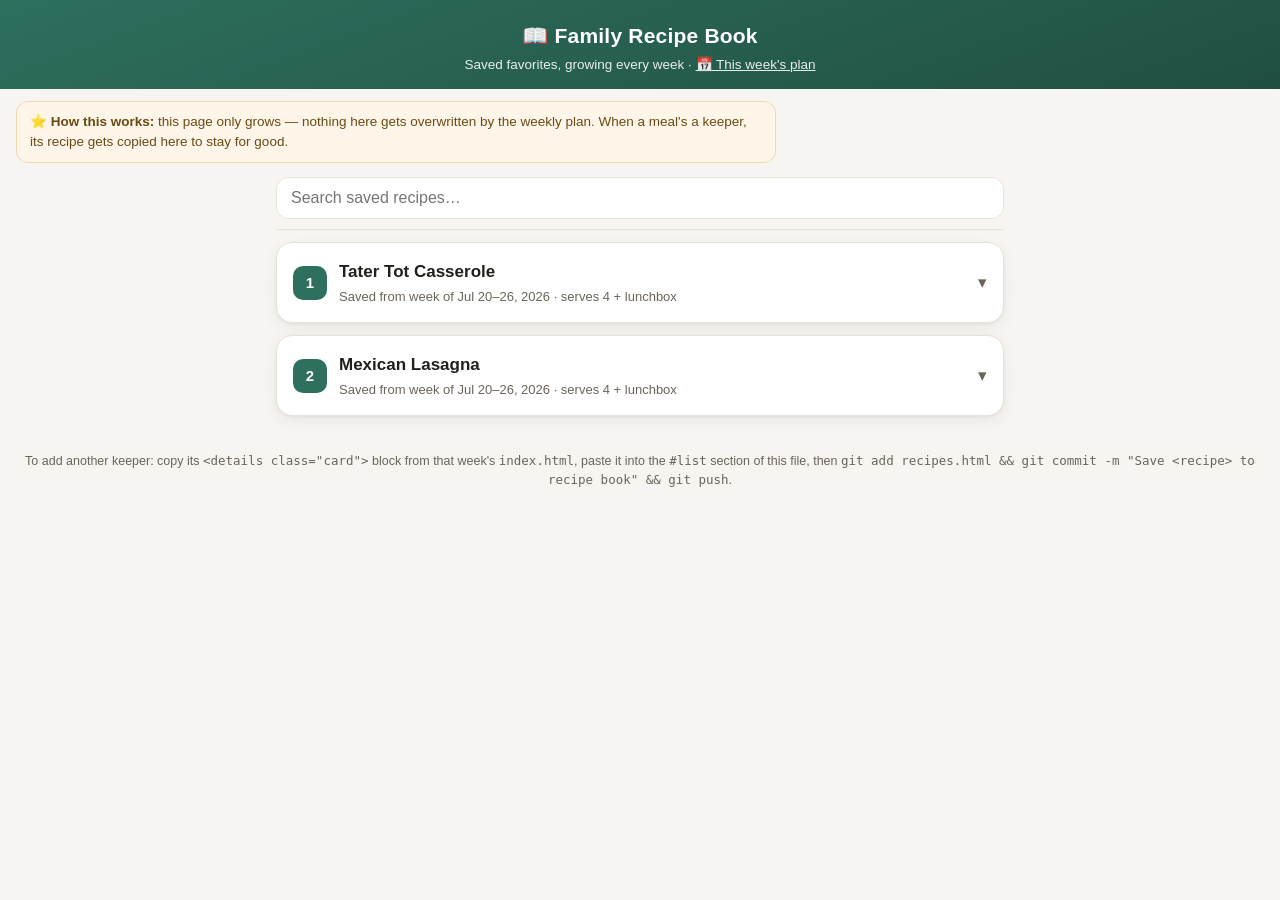
==== recipes.html @ cf104ecd "Add persistent recipe book; seed with Tater Tot Casserole and Mexican Lasagna" ====
<!DOCTYPE html>
<html lang="en">
<head>
<meta charset="UTF-8">
<meta name="viewport" content="width=device-width, initial-scale=1.0, viewport-fit=cover">
<meta name="apple-mobile-web-app-capable" content="yes">
<meta name="apple-mobile-web-app-status-bar-style" content="black-translucent">
<meta name="apple-mobile-web-app-title" content="Recipe Book">
<meta name="theme-color" content="#2e6f5e">
<title>Family Recipe Book</title>
<style>
  :root{
    --bg:#f6f5f2; --card:#ffffff; --ink:#22201c; --muted:#6b6459;
    --line:#e7e3dc; --accent:#2e6f5e; --accent2:#2e6f5e;
    --safe:#2e6f5e; --diab:#7a5cc0; --iron:#b5442f; --veg:#4f8a3d; --spice:#d4791f; --kid:#3f7bb5;
    --chip:#f0ece5;
    --shadow:0 1px 3px rgba(0,0,0,.06),0 6px 18px rgba(0,0,0,.05);
    --radius:16px;
  }
  @media (prefers-color-scheme: dark){
    :root{ --bg:#17150f; --card:#211e18; --ink:#eee9df; --muted:#a49b8b;
      --line:#332f26; --chip:#2a2620; --shadow:0 1px 3px rgba(0,0,0,.4); }
  }
  *{box-sizing:border-box; -webkit-tap-highlight-color:transparent;}
  body{
    margin:0; background:var(--bg); color:var(--ink);
    font-family:-apple-system,BlinkMacSystemFont,"Segoe UI",Roboto,Helvetica,Arial,sans-serif;
    line-height:1.5; font-size:17px; padding:0 0 40px;
    -webkit-text-size-adjust:100%;
  }
  header{
    padding:20px 20px 14px; text-align:center;
    background:linear-gradient(160deg,var(--accent) 0%,#204f42 100%);
    color:#fff;
  }
  header h1{margin:0; font-size:21px; letter-spacing:.2px;}
  header .sub{opacity:.9; font-size:13.5px; margin-top:3px;}
  header .sub a{color:#fff;}
  .wrap{max-width:760px; margin:0 auto; padding:0 16px;}

  .tip{
    background:#fff6e9; color:#6a4a15; border:1px solid #f0d9ad;
    margin:12px 16px 4px; max-width:760px; border-radius:12px; padding:10px 13px; font-size:13.5px;
  }
  @media (prefers-color-scheme: dark){ .tip{background:#2c2412; color:#e6cf9c; border-color:#4a3c1c;} }

  .searchbar{position:sticky; top:0; z-index:30; background:var(--bg); padding:10px 0; border-bottom:1px solid var(--line); margin-bottom:4px;}
  .searchbar input{
    width:100%; font-size:16px; font-family:inherit; padding:11px 14px; border-radius:12px;
    border:1px solid var(--line); background:var(--card); color:var(--ink);
  }

  h2.sec{font-size:14px; text-transform:uppercase; letter-spacing:1px; color:var(--muted); margin:20px 4px 10px;}

  details.card{background:var(--card); border:1px solid var(--line); border-radius:var(--radius); margin:12px 0; box-shadow:var(--shadow); overflow:hidden; scroll-margin-top:70px;}
  details.card>summary{list-style:none; cursor:pointer; padding:16px; display:flex; align-items:center; gap:12px;}
  details.card>summary::-webkit-details-marker{display:none;}
  .cnum{flex:0 0 auto; width:34px; height:34px; border-radius:10px; background:var(--accent); color:#fff; display:flex; align-items:center; justify-content:center; font-weight:700; font-size:15px;}
  .ctitle{flex:1;}
  .ctitle .t{font-weight:700; font-size:17px;}
  .ctitle .s{font-size:13px; color:var(--muted); margin-top:2px;}
  .chev{flex:0 0 auto; color:var(--muted); transition:transform .2s;}
  details[open]>summary .chev{transform:rotate(180deg);}
  .cbody{padding:0 16px 18px;}

  .tags{display:flex; flex-wrap:wrap; gap:6px; margin:2px 0 14px;}
  .tag{font-size:12px; font-weight:600; padding:4px 9px; border-radius:999px; color:#fff;}
  .t-safe{background:var(--safe);} .t-iron{background:var(--iron);} .t-diab{background:var(--diab);}
  .t-veg{background:var(--veg);} .t-spice{background:var(--spice);} .t-kid{background:var(--kid);}

  h4{margin:16px 0 6px; font-size:14px; text-transform:uppercase; letter-spacing:.6px; color:var(--accent2);}
  .cbody ul{margin:6px 0; padding-left:20px;}
  .cbody ol{margin:6px 0; padding-left:22px;}
  .cbody li{margin:5px 0;}
  .note{border-left:3px solid var(--line); padding:8px 12px; margin:10px 0; border-radius:0 8px 8px 0; background:var(--chip); font-size:14.5px;}
  .note.diab{border-color:var(--diab);} .note.iron{border-color:var(--iron);}
  .note.veg{border-color:var(--veg);} .note.spice{border-color:var(--spice);} .note.kid{border-color:var(--kid);} .note.safe{border-color:var(--safe);}
  .note .lbl{font-weight:700;}
  .pill{display:inline-block; font-size:12px; background:var(--chip); padding:2px 7px; border-radius:6px; margin-left:4px; color:var(--muted);}

  .empty{text-align:center; color:var(--muted); padding:30px 16px; font-size:14.5px; display:none;}

  footer{text-align:center; color:var(--muted); font-size:12.5px; padding:24px 16px 8px;}
  footer a{color:var(--muted);}
</style>
</head>
<body>
<header>
  <h1>📖 Family Recipe Book</h1>
  <div class="sub">Saved favorites, growing every week · <a href="index.html">📅 This week's plan</a></div>
</header>

<div class="tip">⭐ <b>How this works:</b> this page only grows — nothing here gets overwritten by the weekly plan. When a meal's a keeper, its recipe gets copied here to stay for good.</div>

<div class="wrap">
<div class="searchbar"><input type="text" id="search" placeholder="Search saved recipes…" oninput="filterRecipes()"></div>

<div id="list">

<details class="card" data-name="Tater Tot Casserole">
  <summary><div class="cnum">1</div><div class="ctitle"><div class="t">Tater Tot Casserole</div><div class="s">Saved from week of Jul 20–26, 2026 · serves 4 + lunchbox</div></div><div class="chev">▾</div></summary>
  <div class="cbody">
    <div class="tags"><span class="tag t-safe">Allergen-safe</span><span class="tag t-iron">Iron-rich</span><span class="tag t-veg">Hidden veg</span><span class="tag t-diab">Low-carb swap</span></div>
    <div class="note safe"><span class="lbl">Allergen-safe:</span> The classic uses <b>peas</b> — swap to corn + green beans. Cream soup &amp; cheese bake in = cooked dairy (no raw dairy). No egg anywhere.</div>
    <h4>Ingredients</h4>
    <ul>
      <li>700 g lean ground beef <span class="pill">iron</span></li>
      <li>1 onion (~150 g), diced · 2 carrots (~150 g), grated · 1 zucchini (~150 g), grated <span class="pill">hidden veg</span></li>
      <li>60 g baby spinach, finely chopped <span class="pill">iron + fiber</span></li>
      <li>300 g can cream of mushroom soup <em>or</em> roux (15 g flour + 360 ml milk)</li>
      <li>150 g corn + 150 g green beans, chopped <span class="pill">no peas</span></li>
      <li>15 g (1 tbsp) tomato paste <span class="pill">vit C</span></li>
      <li>450 g frozen tater tots · 100 g shredded cheddar</li>
      <li>Salt, pepper, ½ tsp garlic powder</li>
    </ul>
    <h4>Method</h4>
    <ol>
      <li>Brown beef with onion. Stir in carrot, zucchini, spinach; cook 3–4 min.</li>
      <li>Add tomato paste, corn, green beans, soup (or roux). Season. Spread in a baking dish.</li>
      <li>Top with tater tots, then cheese. Bake <b>200°C (400°F) 30–35 min</b> until golden.</li>
    </ol>
    <div class="note diab"><span class="lbl">🔄 Low-carb:</span> tots are high-GI. Plate a portion from the <b>beef-veg layer</b> + a scoop of <b>mashed cauliflower</b> instead of tots.</div>
    <div class="note iron"><span class="lbl">🩸 Iron-rich:</span> beef + spinach + tomato paste. Serve with orange segments to boost iron absorption.</div>
    <div class="note kid"><span class="lbl">🥡 Lunchbox:</span> reheats perfectly — microwave 60–90 s.</div>
  </div>
</details>

<details class="card" data-name="Mexican Lasagna">
  <summary><div class="cnum">2</div><div class="ctitle"><div class="t">Mexican Lasagna</div><div class="s">Saved from week of Jul 20–26, 2026 · serves 4 + lunchbox</div></div><div class="chev">▾</div></summary>
  <div class="cbody">
    <div class="tags"><span class="tag t-safe">Allergen-safe</span><span class="tag t-iron">Iron-rich ★</span><span class="tag t-veg">Hidden veg</span><span class="tag t-diab">Low-carb swap</span><span class="tag t-spice">Adult spice</span></div>
    <div class="note safe"><span class="lbl">Allergen-safe:</span> Skip <b>raw sour cream</b> on the allergen-safe portion. Melted cheese = fine. No egg/nuts. Black beans replace any peas.</div>
    <h4>Ingredients</h4>
    <ul>
      <li>570 g ground beef (or half beef / half turkey) <span class="pill">iron</span></li>
      <li>400 g can black beans, drained &amp; rinsed <span class="pill">iron + fiber ★</span></li>
      <li>1 onion (~150 g) + 1 bell pepper (~150 g), diced · 150 g corn <span class="pill">hidden veg</span></li>
      <li>60 g baby spinach, chopped <span class="pill">iron</span></li>
      <li>400 g can diced tomatoes + 240 g mild salsa <span class="pill">vit C</span></li>
      <li>1 tbsp taco seasoning (mild), 1 tsp cumin</li>
      <li>8 corn or whole-grain tortillas · 150 g shredded Mexican-blend cheese</li>
      <li>1 avocado (for the low-carb portion) · Adults: jalapeños / hot sauce · optional sour cream (not the allergen-safe portion)</li>
    </ul>
    <h4>Method</h4>
    <ol>
      <li>Brown beef + onion. Add pepper, corn, spinach, beans, tomatoes, salsa, spices. Simmer 8 min.</li>
      <li>Layer: sauce → tortillas → sauce → cheese, repeat; finish with cheese.</li>
      <li>Bake <b>190°C (375°F) 25 min</b>. Rest 5 min before cutting.</li>
    </ol>
    <div class="note diab"><span class="lbl">🔄 Low-carb:</span> beans stay (low-GI); tortillas are the load. Build a <b>tortilla-free skillet portion</b> over lettuce, or 1 low-carb tortilla + avocado.</div>
    <div class="note spice"><span class="lbl">🌶️ Adults:</span> stir jalapeños/hot sauce into one half before layering, or add on top after plating the plain pieces.</div>
    <div class="note iron"><span class="lbl">🩸 Iron-rich ★:</span> the week's iron star — beef + black beans + spinach + salsa vitamin C.</div>
    <div class="note kid"><span class="lbl">🥡 Lunchbox:</span> a firm square reheats cleanly; no sour cream.</div>
  </div>
</details>

</div>
<p class="empty" id="empty">No saved recipes match that search.</p>
</div>

<footer>
  To add another keeper: copy its <code>&lt;details class="card"&gt;</code> block from that week's <code>index.html</code>, paste it into the <code>#list</code> section of this file, then <code>git add recipes.html &amp;&amp; git commit -m "Save &lt;recipe&gt; to recipe book" &amp;&amp; git push</code>.
</footer>

<script>
  function filterRecipes(){
    var q = document.getElementById('search').value.trim().toLowerCase();
    var cards = document.querySelectorAll('#list details.card');
    var shown = 0;
    cards.forEach(function(c){
      var match = !q || c.dataset.name.toLowerCase().indexOf(q) !== -1 || c.textContent.toLowerCase().indexOf(q) !== -1;
      c.style.display = match ? '' : 'none';
      if(match) shown++;
    });
    document.getElementById('empty').style.display = shown ? 'none' : 'block';
  }
</script>
</body>
</html>
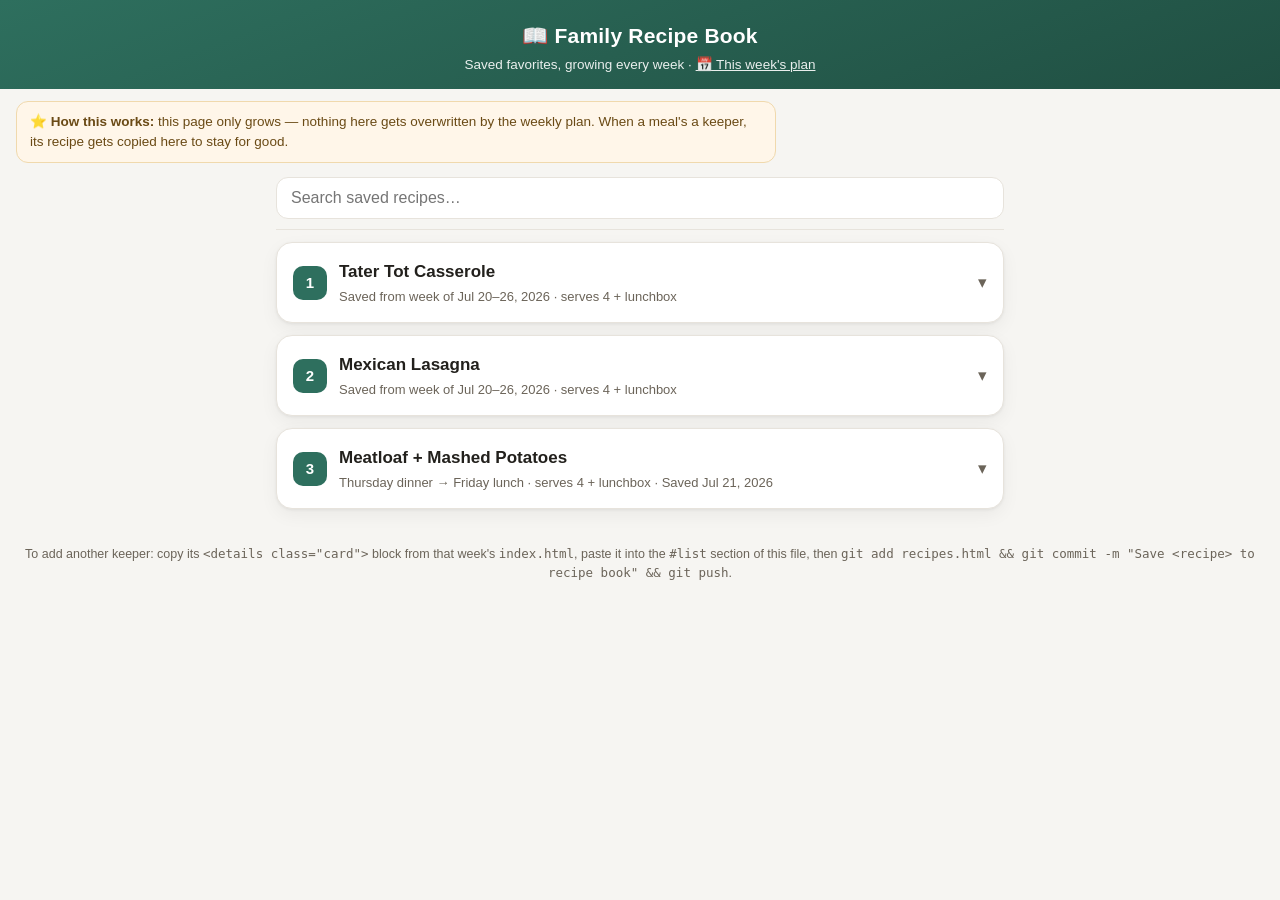
==== commit 699a2b82: "Save recipe: r5" ====
--- a/recipes.html
+++ b/recipes.html
@@ -154,6 +154,36 @@
   </div>
 </details>
 
+<details class="card" id="saved-3" data-name="Meatloaf + Mashed Potatoes">
+    <summary><div class="cnum">3</div><div class="ctitle"><div class="t">Meatloaf + Mashed Potatoes</div><div class="s">Thursday dinner → Friday lunch · serves 4 + lunchbox · Saved Jul 21, 2026</div></div><div class="chev">▾</div></summary>
+    <div class="cbody">
+      <div class="tags"><span class="tag t-safe">Allergen-safe</span><span class="tag t-iron">Iron-rich</span><span class="tag t-veg">Hidden veg</span><span class="tag t-diab">Low-carb swap</span><span class="tag t-spice">Adult spice</span></div>
+      <div class="note safe"><span class="lbl">Allergen-safe:</span> Standard meatloaf uses <b>egg</b> as binder → use a <b>flax egg</b> (10 g / 1 tbsp ground flax + 45 ml water, rest 5 min). Milk in the breadcrumbs cooks in (no raw dairy). No peas in the side.</div>
+      <h4>Ingredients</h4>
+      <ul>
+        <li>700 g ground beef <span class="pill">iron</span></li>
+        <li>Binder: 80 g breadcrumbs (egg-free) + 80 ml milk + 1 flax egg</li>
+        <li>1 grated carrot, ½ grated zucchini, 1 small onion, 60 g finely chopped spinach <span class="pill">hidden veg + iron</span></li>
+        <li>Glaze: 60 g ketchup + 15 g tomato paste + splash Worcestershire</li>
+        <li>Mash: 900 g potatoes + butter + milk — plus 1 cauliflower head (~600 g, for the low-carb mash)</li>
+        <li>Side veg: carrots + 200 g green beans <span class="pill">no peas</span></li>
+        <li>Adults: sriracha stirred into extra glaze</li>
+      </ul>
+      <h4>Method</h4>
+      <ol>
+        <li>Mix beef, soaked breadcrumbs, flax egg, grated veg, spinach, salt, pepper. Press into a loaf pan.</li>
+        <li>Brush with glaze. Bake <b>190°C (375°F) 45–55 min</b> (internal 71°C / 160°F).</li>
+        <li>Boil potatoes (and cauliflower separately for the low-carb mash); mash with butter + milk. Steam carrots + green beans.</li>
+      </ol>
+      <div class="note diab"><span class="lbl">🔄 Low-carb:</span> swap mash for <b>mashed cauliflower</b> (or 50/50 blend). Make extra → it doubles as Sunday's tater-tot swap.</div>
+      <div class="note iron"><span class="lbl">🩸 Iron-rich:</span> beef + spinach hidden in the loaf. Serve with the tomato glaze (vit C) + green beans.</div>
+      <div class="note spice"><span class="lbl">🌶️ Adults:</span> brush your slices with sriracha-spiked glaze.</div>
+      <div class="note kid"><span class="lbl">🥡 Lunchbox:</span> a slice + a scoop of mash reheats great.</div>
+      
+    <div class="note"><span class="lbl">📝 Notes:</span> A real family favorite - make extra glaze next time</div>
+  </div>
+  </details>
+
 </div>
 <p class="empty" id="empty">No saved recipes match that search.</p>
 </div>
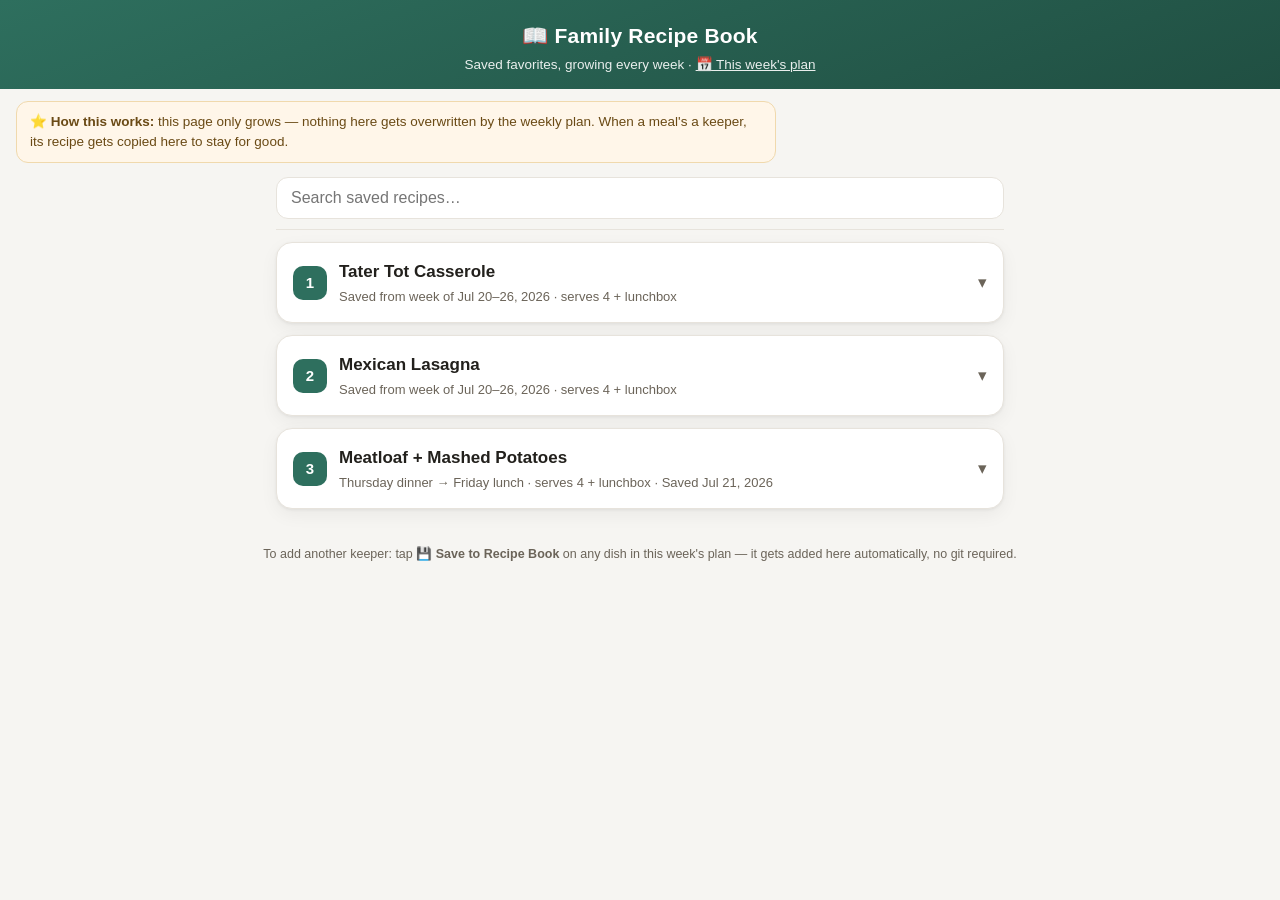
==== commit b839b42e: "Fix legend text overflow and outdated recipe-book footer note .legend b was targeting nested <b> tag" ====
--- a/recipes.html
+++ b/recipes.html
@@ -189,7 +189,7 @@
 </div>
 
 <footer>
-  To add another keeper: copy its <code>&lt;details class="card"&gt;</code> block from that week's <code>index.html</code>, paste it into the <code>#list</code> section of this file, then <code>git add recipes.html &amp;&amp; git commit -m "Save &lt;recipe&gt; to recipe book" &amp;&amp; git push</code>.
+  To add another keeper: tap 💾 <b>Save to Recipe Book</b> on any dish in this week's plan — it gets added here automatically, no git required.
 </footer>
 
 <script>
